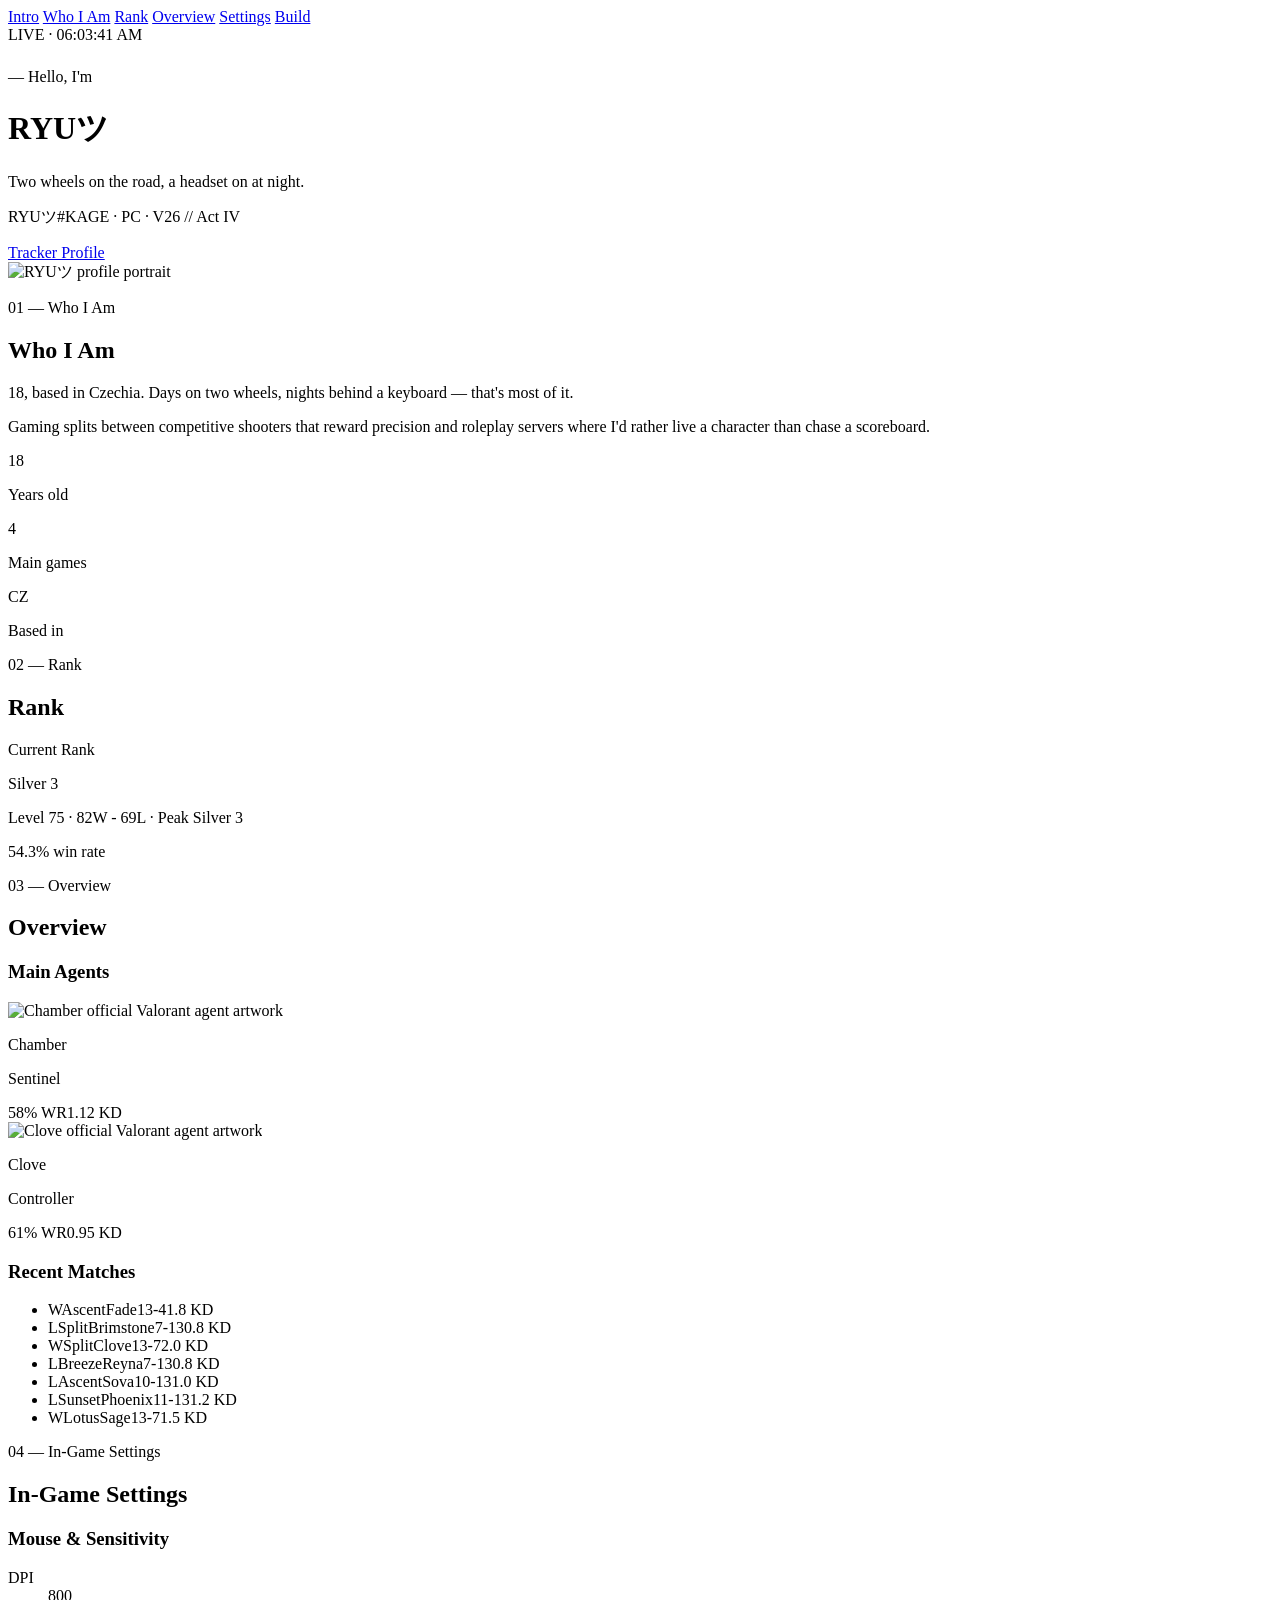
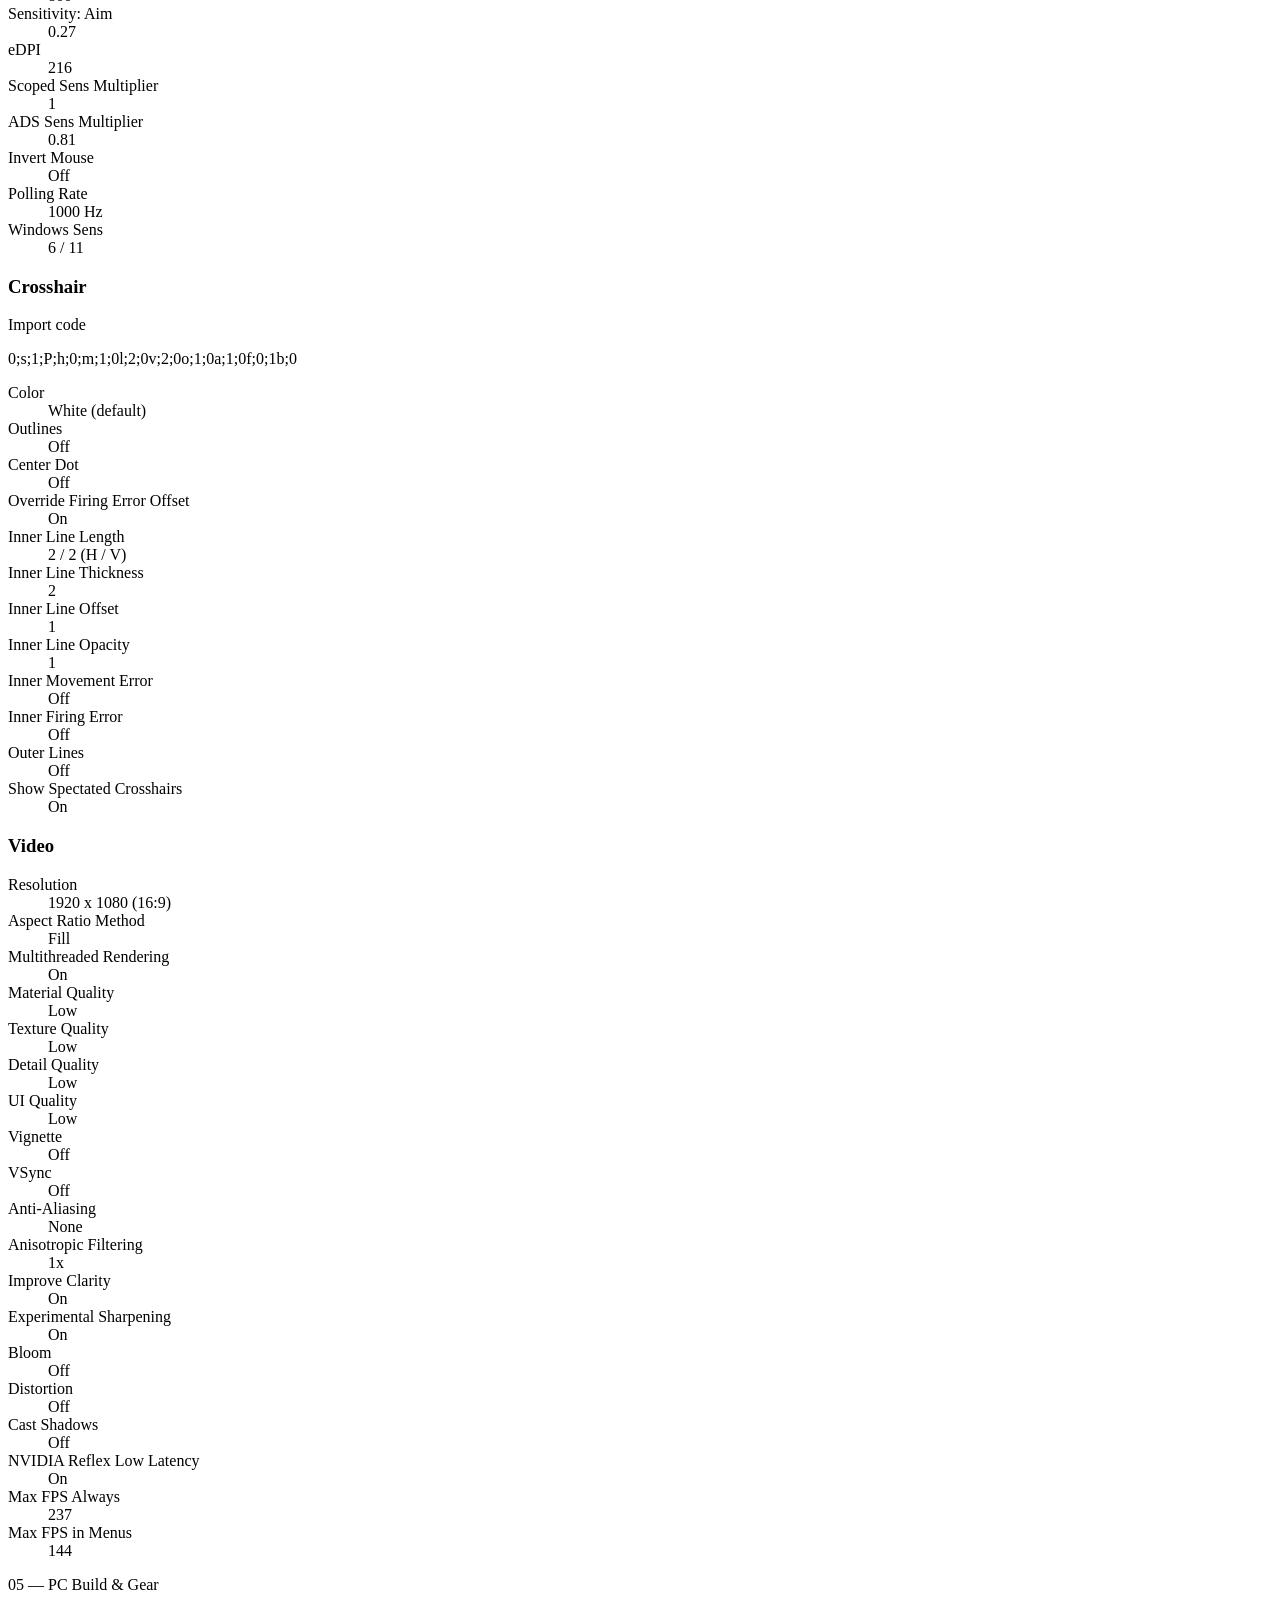
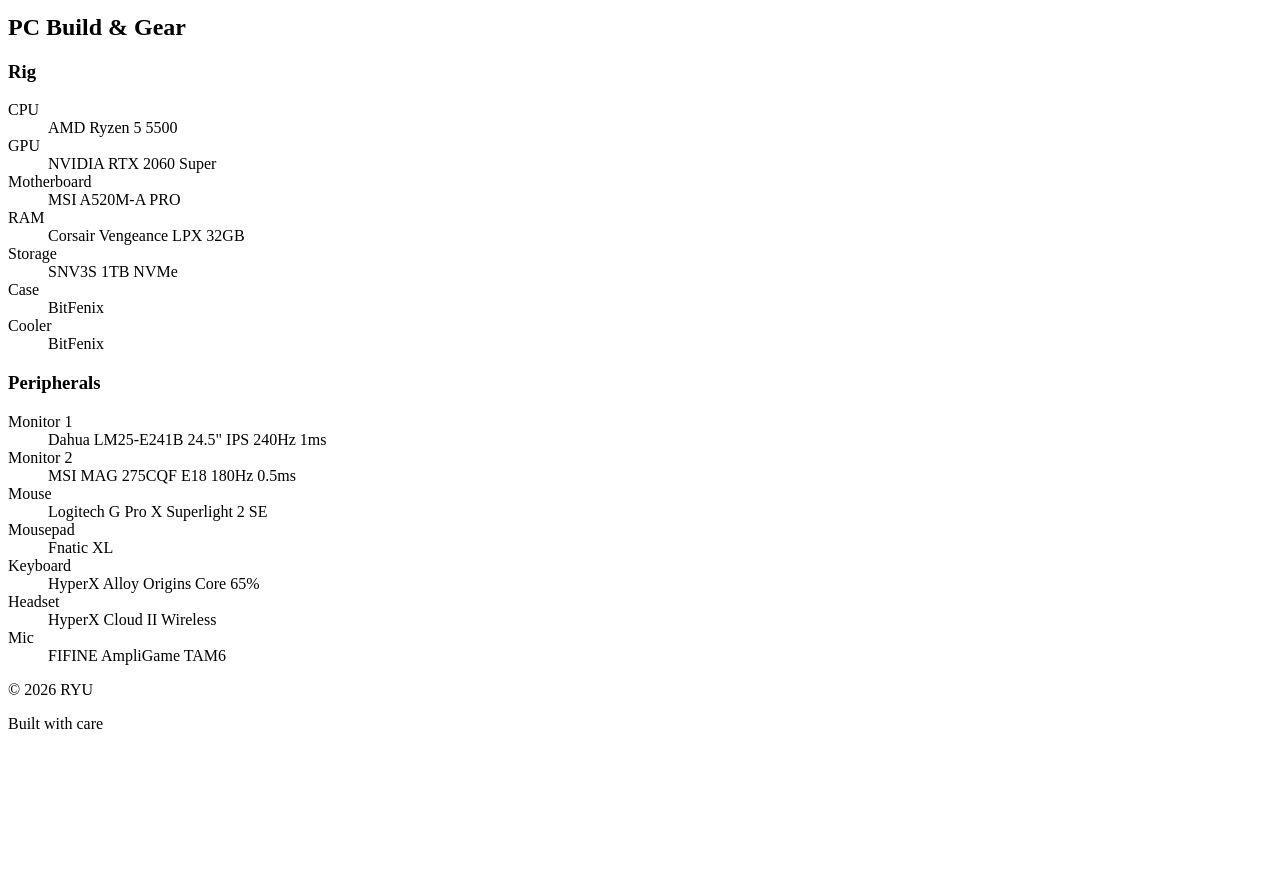
==== index.html @ a14b2b68 "Add RYU profile site" ====
<!doctype html>
<html lang="en">
<head>
<meta charset="utf-8" />
<meta name="viewport" content="width=device-width, initial-scale=1" />
<title>RYUツ — Valorant Rank, Agent, Settings &amp; PC Build</title>
<meta name="description" content="Valorant profile for RYUツ#KAGE: current rank, main agents, recent matches, in-game sensitivity, crosshair code, video settings and full PC build specs." />
<meta property="og:title" content="RYUツ — Valorant Rank, Agent, Settings &amp; PC Build" />
<meta property="og:description" content="Valorant profile for RYUツ#KAGE: rank, main agents, settings and PC build." />
<meta property="og:type" content="profile" />
<meta name="twitter:card" content="summary_large_image" />
<link rel="preconnect" href="https://fonts.googleapis.com" />
<link rel="preconnect" href="https://fonts.gstatic.com" crossorigin />
<link rel="stylesheet" href="https://fonts.googleapis.com/css2?family=Space+Grotesk:wght@300;400;500;600;700&family=JetBrains+Mono:wght@400;500&display=swap" />
<link rel="stylesheet" href="styles.css" />
</head>
<body>

<div id="loader">
  <p class="eyebrow">Loading profile</p>
  <h2>RYUツ</h2>
  <div class="bar"><div id="loader-bar"></div></div>
  <p class="pct" id="loader-pct">000%</p>
</div>

<div class="topnav">
  <nav class="wrap" aria-label="Page navigation">
    <a href="#top">Intro</a>
    <a href="#about">Who I Am</a>
    <a href="#rank">Rank</a>
    <a href="#overview">Overview</a>
    <a href="#settings">Settings</a>
    <a href="#build">Build</a>
  </nav>
</div>

<main>
  <header class="hero" id="top">
    <div class="wrap hero-grid">
      <div>
        <span class="live"><span class="pulse"><span></span><span></span></span>LIVE · <span id="clock">--:--:--</span></span>
        <p class="eyebrow" style="margin-top:1.5rem">— Hello, I'm</p>
        <h1>RYUツ</h1>
        <p class="tagline">Two wheels on the road, a headset on at night.</p>
        <p class="riot">RYUツ#KAGE · PC · V26 // Act IV</p>
        <a class="btn" target="_blank" rel="noreferrer" href="https://tracker.gg/valorant/profile/riot/RYU%E3%83%84%23KAGE/overview?platform=pc&amp;playlist=competitive">Tracker Profile</a>
      </div>
      <div class="avatar-wrap">
        <img src="assets/profile.jpg" alt="RYUツ profile portrait" width="400" height="500" />
        <div class="ghost"></div>
      </div>
    </div>
  </header>

  <section class="block wrap" id="about">
    <div class="head reveal">
      <p class="eyebrow">01 — Who I Am</p>
      <h2>Who I Am</h2>
    </div>
    <div class="reveal">
      <div class="grid2 about">
        <p>18, based in Czechia. Days on two wheels, nights behind a keyboard — that's most of it.</p>
        <p>Gaming splits between competitive shooters that reward precision and roleplay servers where I'd rather live a character than chase a scoreboard.</p>
      </div>
      <div class="facts">
        <div><p class="v">18</p><p class="eyebrow">Years old</p></div>
        <div><p class="v">4</p><p class="eyebrow">Main games</p></div>
        <div><p class="v">CZ</p><p class="eyebrow">Based in</p></div>
      </div>
    </div>
  </section>

  <section class="block wrap" id="rank">
    <div class="head reveal">
      <p class="eyebrow">02 — Rank</p>
      <h2>Rank</h2>
    </div>
    <div class="reveal">
      <div class="panel rankcard">
        <div>
          <p class="eyebrow">Current Rank</p>
          <p class="tier">Silver 3</p>
          <p class="sub">Level 75 · 82W - 69L · Peak Silver 3</p>
        </div>
        <div class="right">
          <div class="track"><div style="width:54.3%"></div></div>
          <p class="eyebrow" style="margin-top:0.5rem">54.3% win rate</p>
        </div>
      </div>
    </div>
  </section>

  <section class="block wrap" id="overview">
    <div class="head reveal">
      <p class="eyebrow">03 — Overview</p>
      <h2>Overview</h2>
    </div>
    <div class="reveal">
      <div class="gridpanels">
        <div class="panel">
          <h3 class="eyebrow">Main Agents</h3>
          <div class="agents">
            <div class="agent">
              <img loading="lazy" src="https://media.valorant-api.com/agents/22697a3d-45bf-8dd7-4fec-84a9e28c69d7/fullportrait.png" alt="Chamber official Valorant agent artwork" />
              <div class="info">
                <p class="name">Chamber</p>
                <p class="role">Sentinel</p>
                <div class="row"><span class="wr">58% WR</span><span class="kd">1.12 KD</span></div>
              </div>
            </div>
            <div class="agent">
              <img loading="lazy" src="https://media.valorant-api.com/agents/1dbf2edd-4729-0984-3115-daa5eed44993/fullportrait.png" alt="Clove official Valorant agent artwork" />
              <div class="info">
                <p class="name">Clove</p>
                <p class="role">Controller</p>
                <div class="row"><span class="wr">61% WR</span><span class="kd">0.95 KD</span></div>
              </div>
            </div>
          </div>
        </div>
        <div class="panel">
          <h3 class="eyebrow">Recent Matches</h3>
          <ul class="matches">
            <li><span class="res W">W</span><span class="map">Ascent</span><span class="agent-name">Fade</span><span class="score">13-4</span><span class="kda">1.8 KD</span></li>
            <li><span class="res L">L</span><span class="map">Split</span><span class="agent-name">Brimstone</span><span class="score">7-13</span><span class="kda">0.8 KD</span></li>
            <li><span class="res W">W</span><span class="map">Split</span><span class="agent-name">Clove</span><span class="score">13-7</span><span class="kda">2.0 KD</span></li>
            <li><span class="res L">L</span><span class="map">Breeze</span><span class="agent-name">Reyna</span><span class="score">7-13</span><span class="kda">0.8 KD</span></li>
            <li><span class="res L">L</span><span class="map">Ascent</span><span class="agent-name">Sova</span><span class="score">10-13</span><span class="kda">1.0 KD</span></li>
            <li><span class="res L">L</span><span class="map">Sunset</span><span class="agent-name">Phoenix</span><span class="score">11-13</span><span class="kda">1.2 KD</span></li>
            <li><span class="res W">W</span><span class="map">Lotus</span><span class="agent-name">Sage</span><span class="score">13-7</span><span class="kda">1.5 KD</span></li>
          </ul>
        </div>
      </div>
    </div>
  </section>

  <section class="block wrap" id="settings">
    <div class="head reveal">
      <p class="eyebrow">04 — In-Game Settings</p>
      <h2>In-Game Settings</h2>
    </div>
    <div class="reveal">
      <div class="grid3">
        <div class="panel">
          <h3 class="eyebrow">Mouse &amp; Sensitivity</h3>
          <dl class="rows">
            <div><dt>DPI</dt><dd>800</dd></div>
            <div><dt>Sensitivity: Aim</dt><dd>0.27</dd></div>
            <div><dt>eDPI</dt><dd>216</dd></div>
            <div><dt>Scoped Sens Multiplier</dt><dd>1</dd></div>
            <div><dt>ADS Sens Multiplier</dt><dd>0.81</dd></div>
            <div><dt>Invert Mouse</dt><dd>Off</dd></div>
            <div><dt>Polling Rate</dt><dd>1000 Hz</dd></div>
            <div><dt>Windows Sens</dt><dd>6 / 11</dd></div>
          </dl>
        </div>
        <div class="panel">
          <h3 class="eyebrow">Crosshair</h3>
          <div class="code">
            <p class="k">Import code</p>
            <p class="v">0;s;1;P;h;0;m;1;0l;2;0v;2;0o;1;0a;1;0f;0;1b;0</p>
          </div>
          <dl class="rows">
            <div><dt>Color</dt><dd>White (default)</dd></div>
            <div><dt>Outlines</dt><dd>Off</dd></div>
            <div><dt>Center Dot</dt><dd>Off</dd></div>
            <div><dt>Override Firing Error Offset</dt><dd>On</dd></div>
            <div><dt>Inner Line Length</dt><dd>2 / 2 (H / V)</dd></div>
            <div><dt>Inner Line Thickness</dt><dd>2</dd></div>
            <div><dt>Inner Line Offset</dt><dd>1</dd></div>
            <div><dt>Inner Line Opacity</dt><dd>1</dd></div>
            <div><dt>Inner Movement Error</dt><dd>Off</dd></div>
            <div><dt>Inner Firing Error</dt><dd>Off</dd></div>
            <div><dt>Outer Lines</dt><dd>Off</dd></div>
            <div><dt>Show Spectated Crosshairs</dt><dd>On</dd></div>
          </dl>
        </div>
        <div class="panel">
          <h3 class="eyebrow">Video</h3>
          <dl class="rows">
            <div><dt>Resolution</dt><dd>1920 x 1080 (16:9)</dd></div>
            <div><dt>Aspect Ratio Method</dt><dd>Fill</dd></div>
            <div><dt>Multithreaded Rendering</dt><dd>On</dd></div>
            <div><dt>Material Quality</dt><dd>Low</dd></div>
            <div><dt>Texture Quality</dt><dd>Low</dd></div>
            <div><dt>Detail Quality</dt><dd>Low</dd></div>
            <div><dt>UI Quality</dt><dd>Low</dd></div>
            <div><dt>Vignette</dt><dd>Off</dd></div>
            <div><dt>VSync</dt><dd>Off</dd></div>
            <div><dt>Anti-Aliasing</dt><dd>None</dd></div>
            <div><dt>Anisotropic Filtering</dt><dd>1x</dd></div>
            <div><dt>Improve Clarity</dt><dd>On</dd></div>
            <div><dt>Experimental Sharpening</dt><dd>On</dd></div>
            <div><dt>Bloom</dt><dd>Off</dd></div>
            <div><dt>Distortion</dt><dd>Off</dd></div>
            <div><dt>Cast Shadows</dt><dd>Off</dd></div>
            <div><dt>NVIDIA Reflex Low Latency</dt><dd>On</dd></div>
            <div><dt>Max FPS Always</dt><dd>237</dd></div>
            <div><dt>Max FPS in Menus</dt><dd>144</dd></div>
          </dl>
        </div>
      </div>
    </div>
  </section>

  <section class="block wrap" id="build">
    <div class="head reveal">
      <p class="eyebrow">05 — PC Build &amp; Gear</p>
      <h2>PC Build &amp; Gear</h2>
    </div>
    <div class="reveal">
      <div class="grid2">
        <div class="panel">
          <h3 class="eyebrow">Rig</h3>
          <dl class="rows">
            <div><dt>CPU</dt><dd>AMD Ryzen 5 5500</dd></div>
            <div><dt>GPU</dt><dd>NVIDIA RTX 2060 Super</dd></div>
            <div><dt>Motherboard</dt><dd>MSI A520M-A PRO</dd></div>
            <div><dt>RAM</dt><dd>Corsair Vengeance LPX 32GB</dd></div>
            <div><dt>Storage</dt><dd>SNV3S 1TB NVMe</dd></div>
            <div><dt>Case</dt><dd>BitFenix</dd></div>
            <div><dt>Cooler</dt><dd>BitFenix</dd></div>
          </dl>
        </div>
        <div class="panel">
          <h3 class="eyebrow">Peripherals</h3>
          <dl class="rows">
            <div><dt>Monitor 1</dt><dd>Dahua LM25-E241B 24.5" IPS 240Hz 1ms</dd></div>
            <div><dt>Monitor 2</dt><dd>MSI MAG 275CQF E18 180Hz 0.5ms</dd></div>
            <div><dt>Mouse</dt><dd>Logitech G Pro X Superlight 2 SE</dd></div>
            <div><dt>Mousepad</dt><dd>Fnatic XL</dd></div>
            <div><dt>Keyboard</dt><dd>HyperX Alloy Origins Core 65%</dd></div>
            <div><dt>Headset</dt><dd>HyperX Cloud II Wireless</dd></div>
            <div><dt>Mic</dt><dd>FIFINE AmpliGame TAM6</dd></div>
          </dl>
        </div>
      </div>
    </div>
  </section>

  <footer>
    <p>© <span id="year">2026</span> RYU</p>
    <p>Built with care</p>
  </footer>
</main>

<script>
  // Live clock
  (function () {
    var el = document.getElementById("clock");
    function tick() {
      el.textContent = new Date().toLocaleTimeString([], { hour: "2-digit", minute: "2-digit", second: "2-digit" });
    }
    tick();
    setInterval(tick, 1000);
    document.getElementById("year").textContent = new Date().getFullYear();
  })();

  // Loading screen
  (function () {
    var loader = document.getElementById("loader");
    var bar = document.getElementById("loader-bar");
    var pct = document.getElementById("loader-pct");
    var start = Date.now();
    var duration = 1400;
    function frame() {
      var p = Math.min(1, (Date.now() - start) / duration);
      var v = Math.round(p * 100);
      bar.style.width = v + "%";
      pct.textContent = String(v).padStart(3, "0") + "%";
      if (p < 1) requestAnimationFrame(frame);
      else {
        loader.classList.add("hide");
        setTimeout(function () { loader.remove(); }, 350);
      }
    }
    requestAnimationFrame(frame);
  })();

  // Reveal on scroll
  (function () {
    var items = document.querySelectorAll(".reveal");
    var io = new IntersectionObserver(function (entries) {
      entries.forEach(function (e) {
        if (e.isIntersecting) { e.target.classList.add("shown"); io.unobserve(e.target); }
      });
    }, { threshold: 0.12, rootMargin: "0px 0px -8% 0px" });
    items.forEach(function (i) { io.observe(i); });
  })();

  // Section nav highlight
  (function () {
    var links = Array.prototype.slice.call(document.querySelectorAll(".topnav a"));
    var map = {};
    links.forEach(function (l) { map[l.getAttribute("href").slice(1)] = l; });
    var io = new IntersectionObserver(function (entries) {
      var visible = entries.filter(function (e) { return e.isIntersecting; })
        .sort(function (a, b) { return b.intersectionRatio - a.intersectionRatio; })[0];
      if (!visible) return;
      links.forEach(function (l) { l.classList.remove("active"); });
      if (map[visible.target.id]) map[visible.target.id].classList.add("active");
    }, { rootMargin: "-45% 0px -45% 0px", threshold: [0, 0.25, 0.5, 1] });
    Object.keys(map).forEach(function (id) {
      var el = document.getElementById(id);
      if (el) io.observe(el);
    });
  })();
</script>
</body>
</html>
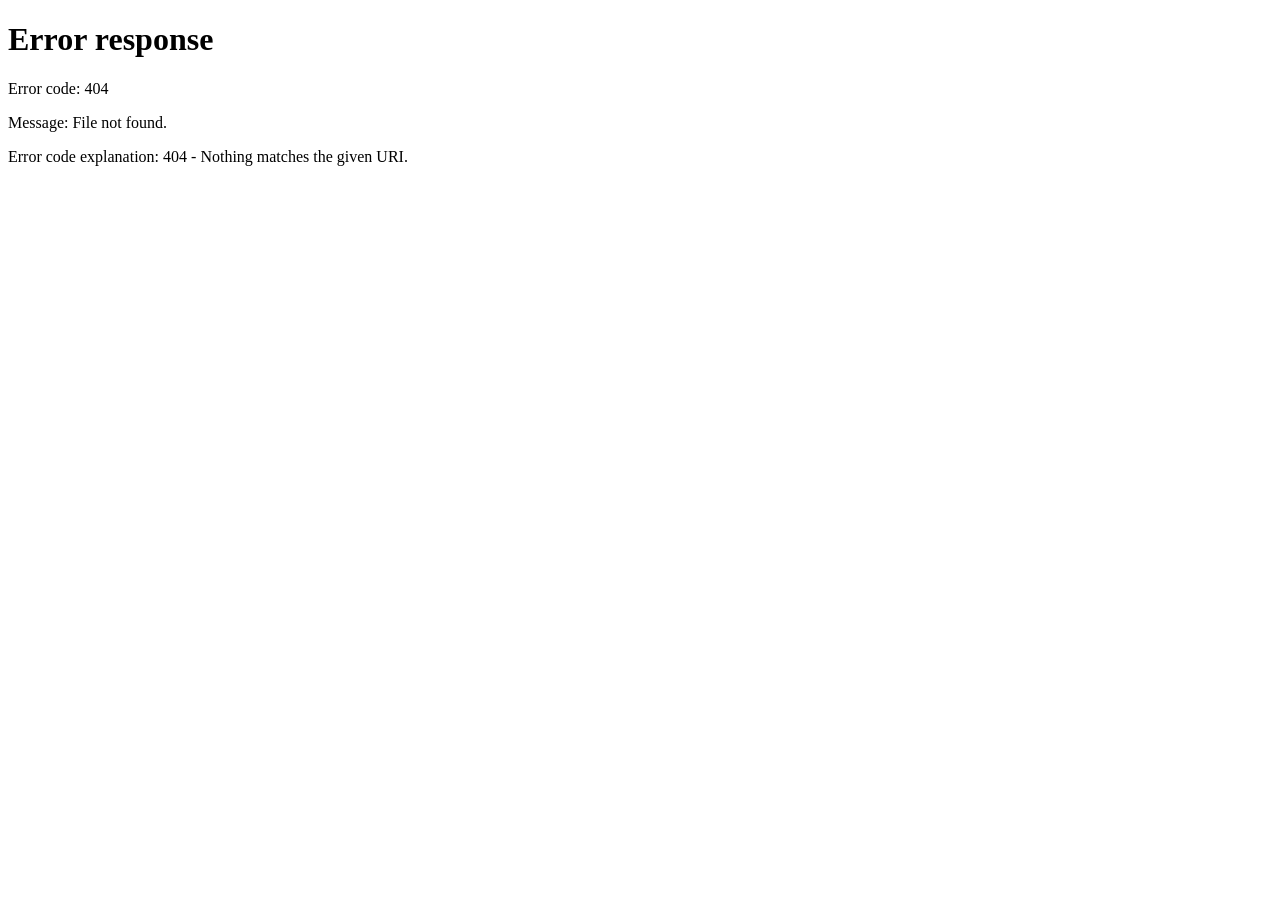
==== commit b07985d3: "Move site into src/" ====
--- a/index.html
+++ b/index.html
@@ -12,299 +12,28 @@
 <link rel="preconnect" href="https://fonts.googleapis.com" />
 <link rel="preconnect" href="https://fonts.gstatic.com" crossorigin />
 <link rel="stylesheet" href="https://fonts.googleapis.com/css2?family=Space+Grotesk:wght@300;400;500;600;700&family=JetBrains+Mono:wght@400;500&display=swap" />
-<link rel="stylesheet" href="styles.css" />
+<link rel="stylesheet" href="src/styles.css" />
 </head>
 <body>
-
-<div id="loader">
-  <p class="eyebrow">Loading profile</p>
-  <h2>RYUツ</h2>
-  <div class="bar"><div id="loader-bar"></div></div>
-  <p class="pct" id="loader-pct">000%</p>
-</div>
-
-<div class="topnav">
-  <nav class="wrap" aria-label="Page navigation">
-    <a href="#top">Intro</a>
-    <a href="#about">Who I Am</a>
-    <a href="#rank">Rank</a>
-    <a href="#overview">Overview</a>
-    <a href="#settings">Settings</a>
-    <a href="#build">Build</a>
-  </nav>
-</div>
-
-<main>
-  <header class="hero" id="top">
-    <div class="wrap hero-grid">
-      <div>
-        <span class="live"><span class="pulse"><span></span><span></span></span>LIVE · <span id="clock">--:--:--</span></span>
-        <p class="eyebrow" style="margin-top:1.5rem">— Hello, I'm</p>
-        <h1>RYUツ</h1>
-        <p class="tagline">Two wheels on the road, a headset on at night.</p>
-        <p class="riot">RYUツ#KAGE · PC · V26 // Act IV</p>
-        <a class="btn" target="_blank" rel="noreferrer" href="https://tracker.gg/valorant/profile/riot/RYU%E3%83%84%23KAGE/overview?platform=pc&amp;playlist=competitive">Tracker Profile</a>
-      </div>
-      <div class="avatar-wrap">
-        <img src="assets/profile.jpg" alt="RYUツ profile portrait" width="400" height="500" />
-        <div class="ghost"></div>
-      </div>
-    </div>
-  </header>
-
-  <section class="block wrap" id="about">
-    <div class="head reveal">
-      <p class="eyebrow">01 — Who I Am</p>
-      <h2>Who I Am</h2>
-    </div>
-    <div class="reveal">
-      <div class="grid2 about">
-        <p>18, based in Czechia. Days on two wheels, nights behind a keyboard — that's most of it.</p>
-        <p>Gaming splits between competitive shooters that reward precision and roleplay servers where I'd rather live a character than chase a scoreboard.</p>
-      </div>
-      <div class="facts">
-        <div><p class="v">18</p><p class="eyebrow">Years old</p></div>
-        <div><p class="v">4</p><p class="eyebrow">Main games</p></div>
-        <div><p class="v">CZ</p><p class="eyebrow">Based in</p></div>
-      </div>
-    </div>
-  </section>
-
-  <section class="block wrap" id="rank">
-    <div class="head reveal">
-      <p class="eyebrow">02 — Rank</p>
-      <h2>Rank</h2>
-    </div>
-    <div class="reveal">
-      <div class="panel rankcard">
-        <div>
-          <p class="eyebrow">Current Rank</p>
-          <p class="tier">Silver 3</p>
-          <p class="sub">Level 75 · 82W - 69L · Peak Silver 3</p>
-        </div>
-        <div class="right">
-          <div class="track"><div style="width:54.3%"></div></div>
-          <p class="eyebrow" style="margin-top:0.5rem">54.3% win rate</p>
-        </div>
-      </div>
-    </div>
-  </section>
-
-  <section class="block wrap" id="overview">
-    <div class="head reveal">
-      <p class="eyebrow">03 — Overview</p>
-      <h2>Overview</h2>
-    </div>
-    <div class="reveal">
-      <div class="gridpanels">
-        <div class="panel">
-          <h3 class="eyebrow">Main Agents</h3>
-          <div class="agents">
-            <div class="agent">
-              <img loading="lazy" src="https://media.valorant-api.com/agents/22697a3d-45bf-8dd7-4fec-84a9e28c69d7/fullportrait.png" alt="Chamber official Valorant agent artwork" />
-              <div class="info">
-                <p class="name">Chamber</p>
-                <p class="role">Sentinel</p>
-                <div class="row"><span class="wr">58% WR</span><span class="kd">1.12 KD</span></div>
-              </div>
-            </div>
-            <div class="agent">
-              <img loading="lazy" src="https://media.valorant-api.com/agents/1dbf2edd-4729-0984-3115-daa5eed44993/fullportrait.png" alt="Clove official Valorant agent artwork" />
-              <div class="info">
-                <p class="name">Clove</p>
-                <p class="role">Controller</p>
-                <div class="row"><span class="wr">61% WR</span><span class="kd">0.95 KD</span></div>
-              </div>
-            </div>
-          </div>
-        </div>
-        <div class="panel">
-          <h3 class="eyebrow">Recent Matches</h3>
-          <ul class="matches">
-            <li><span class="res W">W</span><span class="map">Ascent</span><span class="agent-name">Fade</span><span class="score">13-4</span><span class="kda">1.8 KD</span></li>
-            <li><span class="res L">L</span><span class="map">Split</span><span class="agent-name">Brimstone</span><span class="score">7-13</span><span class="kda">0.8 KD</span></li>
-            <li><span class="res W">W</span><span class="map">Split</span><span class="agent-name">Clove</span><span class="score">13-7</span><span class="kda">2.0 KD</span></li>
-            <li><span class="res L">L</span><span class="map">Breeze</span><span class="agent-name">Reyna</span><span class="score">7-13</span><span class="kda">0.8 KD</span></li>
-            <li><span class="res L">L</span><span class="map">Ascent</span><span class="agent-name">Sova</span><span class="score">10-13</span><span class="kda">1.0 KD</span></li>
-            <li><span class="res L">L</span><span class="map">Sunset</span><span class="agent-name">Phoenix</span><span class="score">11-13</span><span class="kda">1.2 KD</span></li>
-            <li><span class="res W">W</span><span class="map">Lotus</span><span class="agent-name">Sage</span><span class="score">13-7</span><span class="kda">1.5 KD</span></li>
-          </ul>
-        </div>
-      </div>
-    </div>
-  </section>
-
-  <section class="block wrap" id="settings">
-    <div class="head reveal">
-      <p class="eyebrow">04 — In-Game Settings</p>
-      <h2>In-Game Settings</h2>
-    </div>
-    <div class="reveal">
-      <div class="grid3">
-        <div class="panel">
-          <h3 class="eyebrow">Mouse &amp; Sensitivity</h3>
-          <dl class="rows">
-            <div><dt>DPI</dt><dd>800</dd></div>
-            <div><dt>Sensitivity: Aim</dt><dd>0.27</dd></div>
-            <div><dt>eDPI</dt><dd>216</dd></div>
-            <div><dt>Scoped Sens Multiplier</dt><dd>1</dd></div>
-            <div><dt>ADS Sens Multiplier</dt><dd>0.81</dd></div>
-            <div><dt>Invert Mouse</dt><dd>Off</dd></div>
-            <div><dt>Polling Rate</dt><dd>1000 Hz</dd></div>
-            <div><dt>Windows Sens</dt><dd>6 / 11</dd></div>
-          </dl>
-        </div>
-        <div class="panel">
-          <h3 class="eyebrow">Crosshair</h3>
-          <div class="code">
-            <p class="k">Import code</p>
-            <p class="v">0;s;1;P;h;0;m;1;0l;2;0v;2;0o;1;0a;1;0f;0;1b;0</p>
-          </div>
-          <dl class="rows">
-            <div><dt>Color</dt><dd>White (default)</dd></div>
-            <div><dt>Outlines</dt><dd>Off</dd></div>
-            <div><dt>Center Dot</dt><dd>Off</dd></div>
-            <div><dt>Override Firing Error Offset</dt><dd>On</dd></div>
-            <div><dt>Inner Line Length</dt><dd>2 / 2 (H / V)</dd></div>
-            <div><dt>Inner Line Thickness</dt><dd>2</dd></div>
-            <div><dt>Inner Line Offset</dt><dd>1</dd></div>
-            <div><dt>Inner Line Opacity</dt><dd>1</dd></div>
-            <div><dt>Inner Movement Error</dt><dd>Off</dd></div>
-            <div><dt>Inner Firing Error</dt><dd>Off</dd></div>
-            <div><dt>Outer Lines</dt><dd>Off</dd></div>
-            <div><dt>Show Spectated Crosshairs</dt><dd>On</dd></div>
-          </dl>
-        </div>
-        <div class="panel">
-          <h3 class="eyebrow">Video</h3>
-          <dl class="rows">
-            <div><dt>Resolution</dt><dd>1920 x 1080 (16:9)</dd></div>
-            <div><dt>Aspect Ratio Method</dt><dd>Fill</dd></div>
-            <div><dt>Multithreaded Rendering</dt><dd>On</dd></div>
-            <div><dt>Material Quality</dt><dd>Low</dd></div>
-            <div><dt>Texture Quality</dt><dd>Low</dd></div>
-            <div><dt>Detail Quality</dt><dd>Low</dd></div>
-            <div><dt>UI Quality</dt><dd>Low</dd></div>
-            <div><dt>Vignette</dt><dd>Off</dd></div>
-            <div><dt>VSync</dt><dd>Off</dd></div>
-            <div><dt>Anti-Aliasing</dt><dd>None</dd></div>
-            <div><dt>Anisotropic Filtering</dt><dd>1x</dd></div>
-            <div><dt>Improve Clarity</dt><dd>On</dd></div>
-            <div><dt>Experimental Sharpening</dt><dd>On</dd></div>
-            <div><dt>Bloom</dt><dd>Off</dd></div>
-            <div><dt>Distortion</dt><dd>Off</dd></div>
-            <div><dt>Cast Shadows</dt><dd>Off</dd></div>
-            <div><dt>NVIDIA Reflex Low Latency</dt><dd>On</dd></div>
-            <div><dt>Max FPS Always</dt><dd>237</dd></div>
-            <div><dt>Max FPS in Menus</dt><dd>144</dd></div>
-          </dl>
-        </div>
-      </div>
-    </div>
-  </section>
-
-  <section class="block wrap" id="build">
-    <div class="head reveal">
-      <p class="eyebrow">05 — PC Build &amp; Gear</p>
-      <h2>PC Build &amp; Gear</h2>
-    </div>
-    <div class="reveal">
-      <div class="grid2">
-        <div class="panel">
-          <h3 class="eyebrow">Rig</h3>
-          <dl class="rows">
-            <div><dt>CPU</dt><dd>AMD Ryzen 5 5500</dd></div>
-            <div><dt>GPU</dt><dd>NVIDIA RTX 2060 Super</dd></div>
-            <div><dt>Motherboard</dt><dd>MSI A520M-A PRO</dd></div>
-            <div><dt>RAM</dt><dd>Corsair Vengeance LPX 32GB</dd></div>
-            <div><dt>Storage</dt><dd>SNV3S 1TB NVMe</dd></div>
-            <div><dt>Case</dt><dd>BitFenix</dd></div>
-            <div><dt>Cooler</dt><dd>BitFenix</dd></div>
-          </dl>
-        </div>
-        <div class="panel">
-          <h3 class="eyebrow">Peripherals</h3>
-          <dl class="rows">
-            <div><dt>Monitor 1</dt><dd>Dahua LM25-E241B 24.5" IPS 240Hz 1ms</dd></div>
-            <div><dt>Monitor 2</dt><dd>MSI MAG 275CQF E18 180Hz 0.5ms</dd></div>
-            <div><dt>Mouse</dt><dd>Logitech G Pro X Superlight 2 SE</dd></div>
-            <div><dt>Mousepad</dt><dd>Fnatic XL</dd></div>
-            <div><dt>Keyboard</dt><dd>HyperX Alloy Origins Core 65%</dd></div>
-            <div><dt>Headset</dt><dd>HyperX Cloud II Wireless</dd></div>
-            <div><dt>Mic</dt><dd>FIFINE AmpliGame TAM6</dd></div>
-          </dl>
-        </div>
-      </div>
-    </div>
-  </section>
-
-  <footer>
-    <p>© <span id="year">2026</span> RYU</p>
-    <p>Built with care</p>
-  </footer>
-</main>
-
 <script>
-  // Live clock
-  (function () {
-    var el = document.getElementById("clock");
-    function tick() {
-      el.textContent = new Date().toLocaleTimeString([], { hour: "2-digit", minute: "2-digit", second: "2-digit" });
-    }
-    tick();
-    setInterval(tick, 1000);
-    document.getElementById("year").textContent = new Date().getFullYear();
-  })();
-
-  // Loading screen
-  (function () {
-    var loader = document.getElementById("loader");
-    var bar = document.getElementById("loader-bar");
-    var pct = document.getElementById("loader-pct");
-    var start = Date.now();
-    var duration = 1400;
-    function frame() {
-      var p = Math.min(1, (Date.now() - start) / duration);
-      var v = Math.round(p * 100);
-      bar.style.width = v + "%";
-      pct.textContent = String(v).padStart(3, "0") + "%";
-      if (p < 1) requestAnimationFrame(frame);
-      else {
-        loader.classList.add("hide");
-        setTimeout(function () { loader.remove(); }, 350);
-      }
-    }
-    requestAnimationFrame(frame);
-  })();
-
-  // Reveal on scroll
-  (function () {
-    var items = document.querySelectorAll(".reveal");
-    var io = new IntersectionObserver(function (entries) {
-      entries.forEach(function (e) {
-        if (e.isIntersecting) { e.target.classList.add("shown"); io.unobserve(e.target); }
-      });
-    }, { threshold: 0.12, rootMargin: "0px 0px -8% 0px" });
-    items.forEach(function (i) { io.observe(i); });
-  })();
-
-  // Section nav highlight
-  (function () {
-    var links = Array.prototype.slice.call(document.querySelectorAll(".topnav a"));
-    var map = {};
-    links.forEach(function (l) { map[l.getAttribute("href").slice(1)] = l; });
-    var io = new IntersectionObserver(function (entries) {
-      var visible = entries.filter(function (e) { return e.isIntersecting; })
-        .sort(function (a, b) { return b.intersectionRatio - a.intersectionRatio; })[0];
-      if (!visible) return;
-      links.forEach(function (l) { l.classList.remove("active"); });
-      if (map[visible.target.id]) map[visible.target.id].classList.add("active");
-    }, { rootMargin: "-45% 0px -45% 0px", threshold: [0, 0.25, 0.5, 1] });
-    Object.keys(map).forEach(function (id) {
-      var el = document.getElementById(id);
-      if (el) io.observe(el);
-    });
-  })();
+(async function () {
+  var res = await fetch("src/page.html", { cache: "no-cache" });
+  var html = await res.text();
+  var holder = document.createElement("div");
+  holder.innerHTML = html;
+  var scripts = Array.prototype.slice.call(holder.querySelectorAll("script"));
+  scripts.forEach(function (s) { s.parentNode.removeChild(s); });
+  while (holder.firstChild) document.body.appendChild(holder.firstChild);
+  scripts.forEach(function (s) {
+    var n = document.createElement("script");
+    if (s.src) n.src = s.src; else n.textContent = s.textContent;
+    document.body.appendChild(n);
+  });
+  if (location.hash) {
+    var t = document.querySelector(location.hash);
+    if (t) t.scrollIntoView();
+  }
+})();
 </script>
 </body>
 </html>
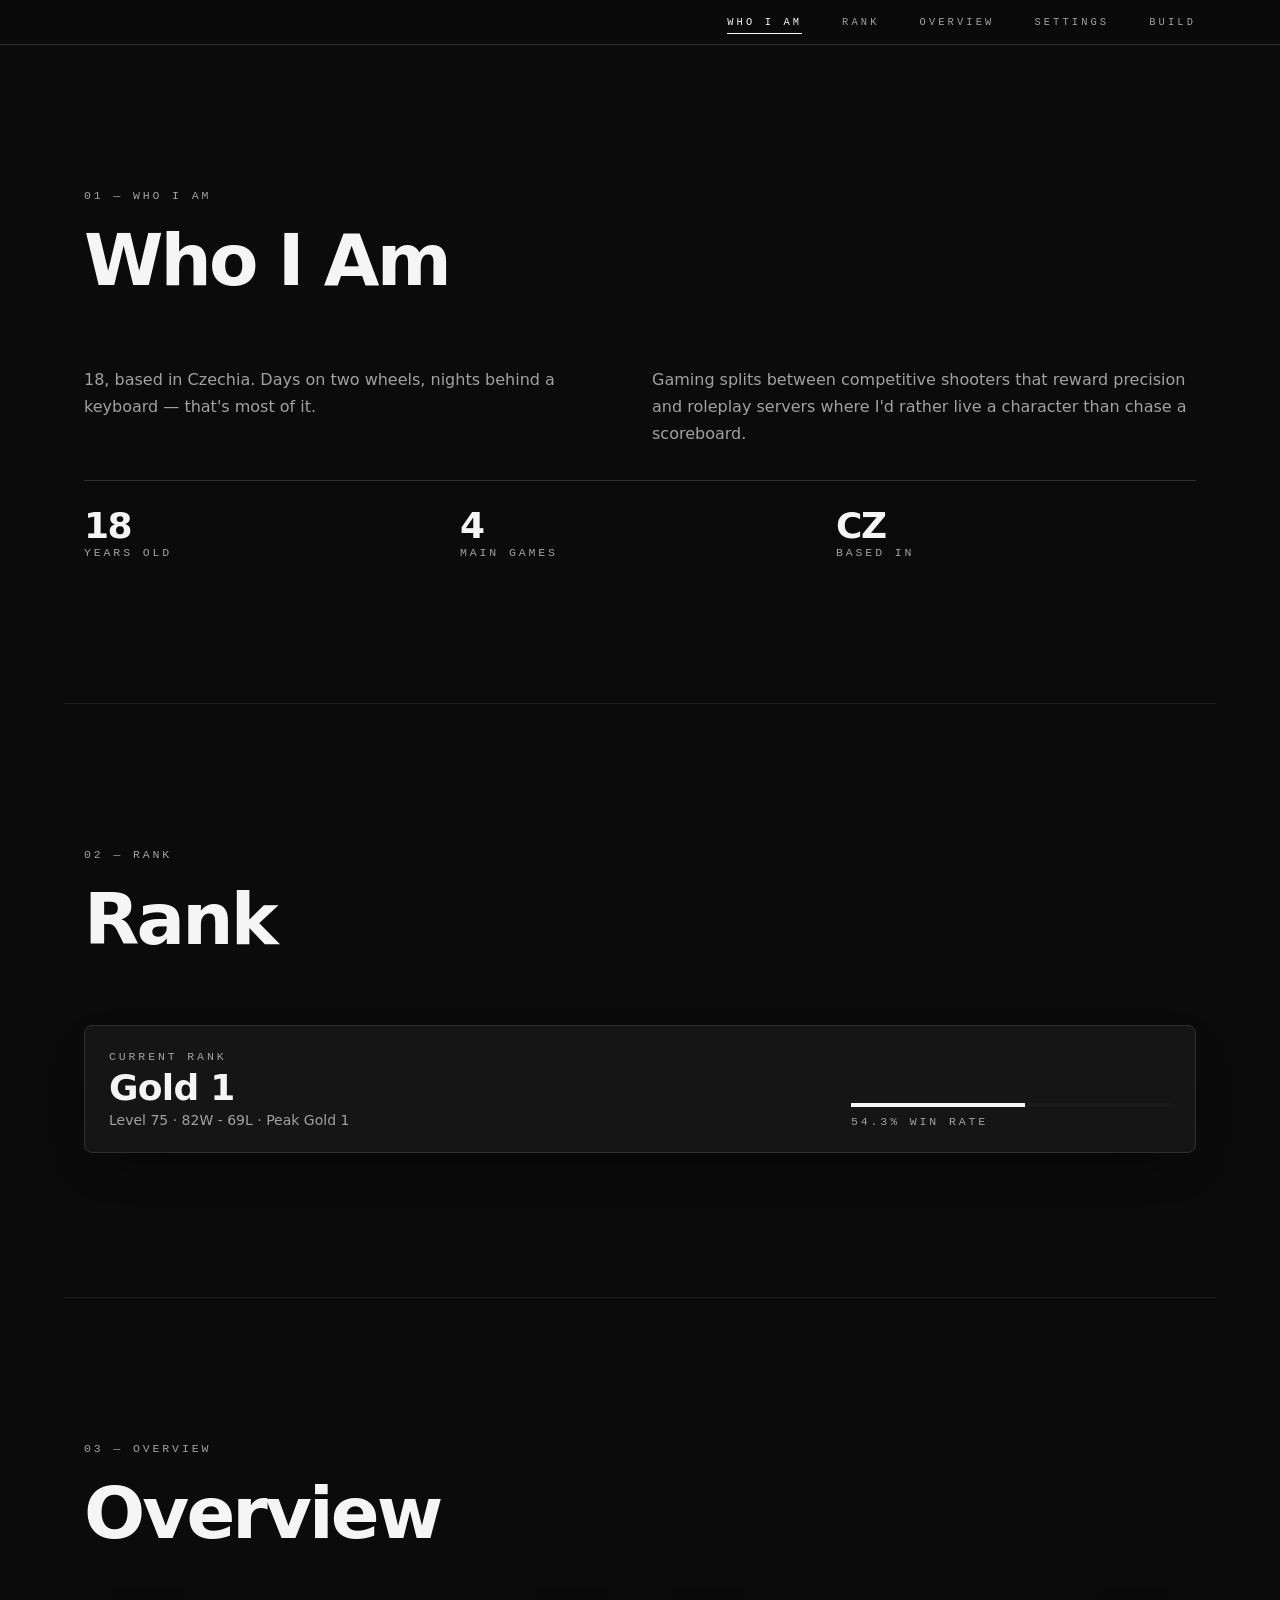
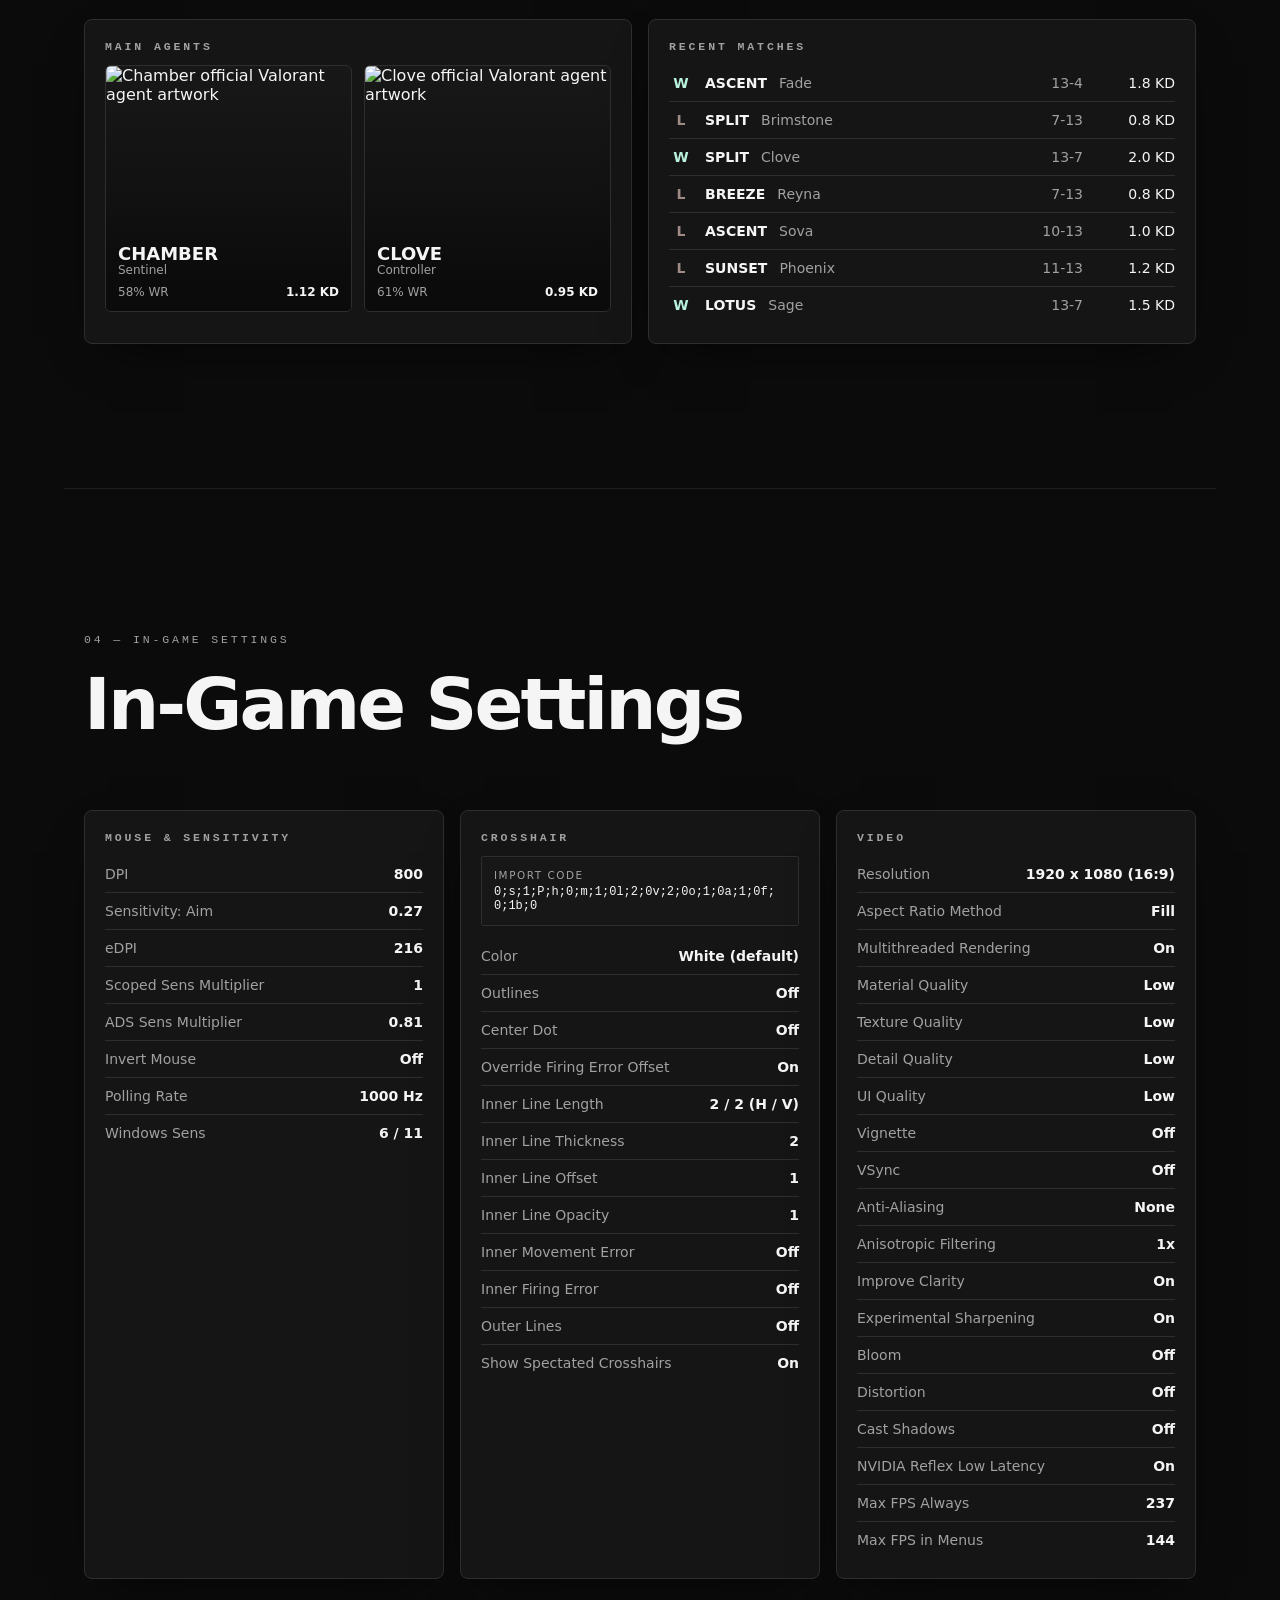
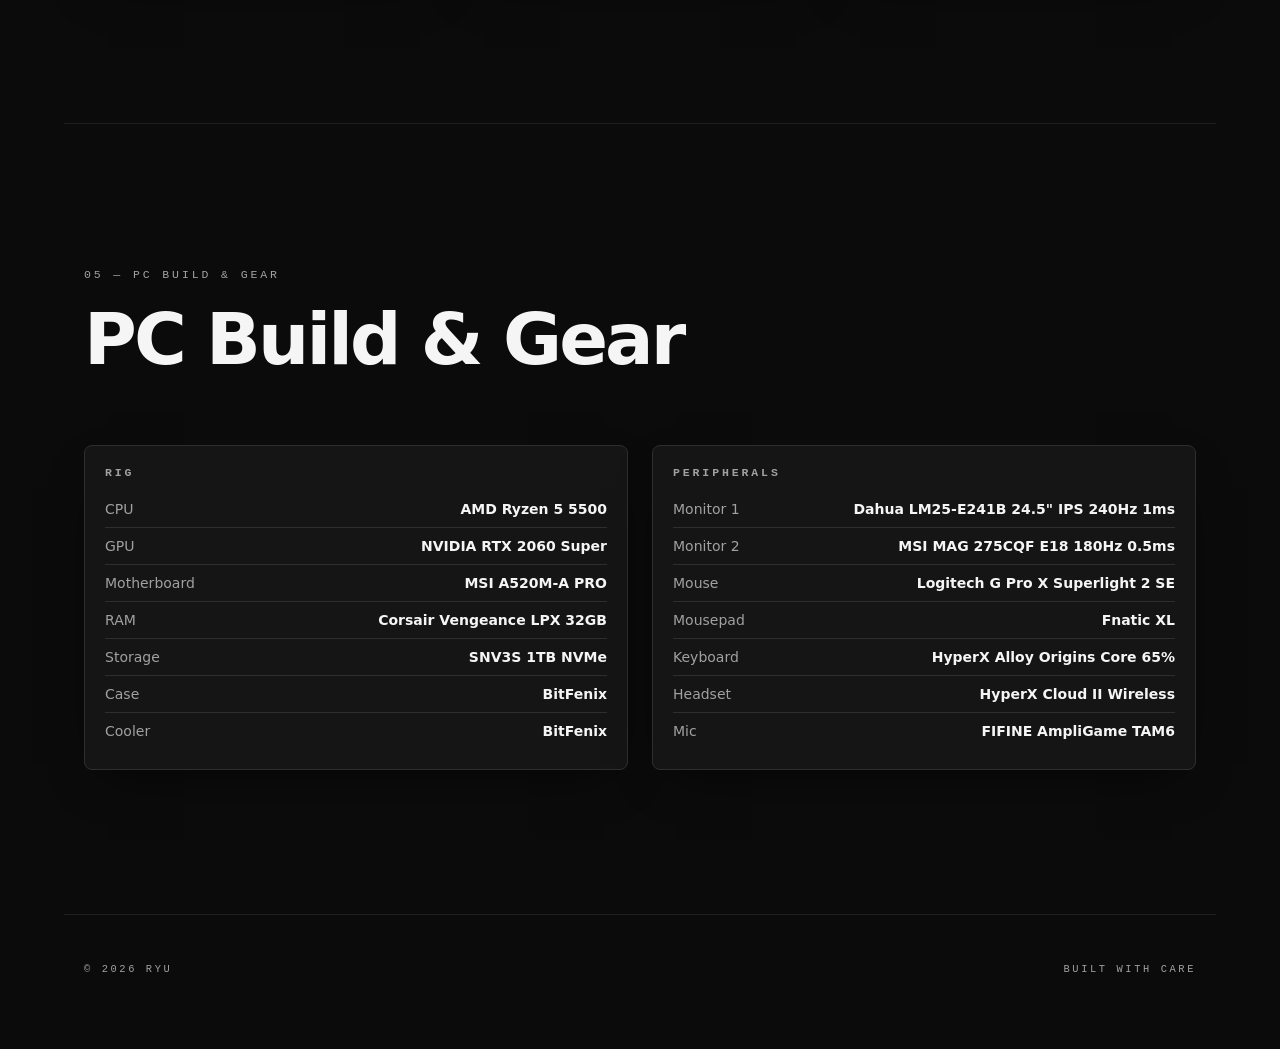
==== commit 0ddc5113: "Cache-bust page and stylesheet fetch" ====
--- a/index.html
+++ b/index.html
@@ -12,12 +12,12 @@
 <link rel="preconnect" href="https://fonts.googleapis.com" />
 <link rel="preconnect" href="https://fonts.gstatic.com" crossorigin />
 <link rel="stylesheet" href="https://fonts.googleapis.com/css2?family=Space+Grotesk:wght@300;400;500;600;700&family=JetBrains+Mono:wght@400;500&display=swap" />
-<link rel="stylesheet" href="src/styles.css" />
+<link rel="stylesheet" href="src/styles.css?v=2" />
 </head>
 <body>
 <script>
 (async function () {
-  var res = await fetch("src/page.html", { cache: "no-cache" });
+  var res = await fetch("src/page.html?v=2", { cache: "no-cache" });
   var html = await res.text();
   var holder = document.createElement("div");
   holder.innerHTML = html;
--- a/src/styles.css
+++ b/src/styles.css
@@ -0,0 +1,192 @@
+/* RYU — Valorant profile (static build for GitHub Pages) */
+:root {
+  --background: #0b0b0b;
+  --foreground: #f5f5f5;
+  --card: rgba(26, 26, 26, 0.7);
+  --secondary: #1a1a1a;
+  --muted-foreground: #a1a1a1;
+  --border: #2e2e2e;
+  --win: #b9f2dd;
+  --loss: #a08a86;
+  --accent: #f5f5f5;
+  --font-display: "Space Grotesk", ui-sans-serif, system-ui, sans-serif;
+  --font-mono: "JetBrains Mono", ui-monospace, monospace;
+  --shadow-panel: 0 18px 50px -24px rgba(0, 0, 0, 0.85);
+}
+
+* { box-sizing: border-box; margin: 0; padding: 0; }
+html { scroll-behavior: smooth; }
+body {
+  background: var(--background);
+  color: var(--foreground);
+  font-family: var(--font-display);
+  -webkit-font-smoothing: antialiased;
+  padding-bottom: 4rem;
+}
+img { display: block; }
+a { color: inherit; text-decoration: none; }
+
+h1, h2, h3 { font-weight: 600; letter-spacing: -0.02em; }
+
+.eyebrow {
+  font-family: var(--font-mono);
+  text-transform: uppercase;
+  letter-spacing: 0.25em;
+  font-size: 0.72rem;
+  color: var(--muted-foreground);
+}
+
+.wrap { margin: 0 auto; width: 100%; max-width: 72rem; padding: 0 1.25rem; }
+
+/* ---------- Loading screen ---------- */
+#loader {
+  position: fixed; inset: 0; z-index: 50;
+  display: flex; flex-direction: column; align-items: center; justify-content: center;
+  background: var(--background);
+  transition: opacity 0.3s ease;
+}
+#loader.hide { opacity: 0; pointer-events: none; }
+#loader h2 { font-size: clamp(2.5rem, 8vw, 4.5rem); letter-spacing: -0.04em; margin-top: 0.75rem; }
+.bar { margin-top: 2rem; height: 1px; width: min(18rem, 70vw); background: var(--border); overflow: hidden; }
+.bar > div { height: 100%; width: 0%; background: var(--foreground); }
+#loader p.pct { margin-top: 1rem; font-family: var(--font-mono); font-size: 0.75rem; letter-spacing: 0.3em; color: var(--muted-foreground); }
+
+/* ---------- Section nav ---------- */
+.topnav {
+  position: sticky; top: 0; z-index: 50;
+  border-bottom: 1px solid var(--border);
+  background: rgba(11,11,11,0.85);
+  backdrop-filter: blur(8px);
+}
+.topnav nav {
+  display: flex; align-items: center; justify-content: flex-end;
+  gap: 1.5rem; overflow-x: auto; padding-top: 1rem; padding-bottom: 1rem;
+}
+@media (min-width: 768px) { .topnav nav { gap: 2.5rem; } }
+.topnav a {
+  position: relative; white-space: nowrap;
+  font-family: var(--font-mono); font-size: 0.65rem;
+  text-transform: uppercase; letter-spacing: 0.3em;
+  color: var(--muted-foreground); transition: color 0.3s ease;
+}
+.topnav a::after {
+  content: ""; position: absolute; bottom: -0.375rem; left: 0;
+  height: 1px; width: 0; background: var(--foreground); transition: width 0.3s ease;
+}
+.topnav a:hover, .topnav a.active { color: var(--foreground); }
+.topnav a:hover::after, .topnav a.active::after { width: 100%; }
+section[id], header[id] { scroll-margin-top: 5rem; }
+
+/* ---------- Reveal animation ---------- */
+.reveal {
+  opacity: 0; transform: translateY(2rem); filter: blur(2px);
+  transition: opacity 0.7s ease-out, transform 0.7s ease-out, filter 0.7s ease-out;
+}
+.reveal.shown { opacity: 1; transform: none; filter: none; }
+
+/* ---------- Hero ---------- */
+header.hero { border-bottom: 1px solid var(--border); }
+.hero-grid {
+  display: grid; gap: 2.5rem; align-items: center;
+  padding-top: 7rem; padding-bottom: 7rem;
+}
+@media (min-width: 768px) { .hero-grid { grid-template-columns: 1.2fr 0.8fr; padding-top: 9rem; padding-bottom: 9rem; } }
+.live {
+  display: inline-flex; align-items: center; gap: 0.5rem;
+  border: 1px solid var(--border); background: rgba(26,26,26,0.6);
+  border-radius: 999px; padding: 0.25rem 0.75rem; font-size: 0.75rem; color: var(--muted-foreground);
+}
+.pulse { position: relative; display: inline-flex; height: 8px; width: 8px; }
+.pulse span { position: absolute; inset: 0; border-radius: 999px; background: var(--foreground); }
+.pulse span:first-child { animation: ping 1.4s cubic-bezier(0,0,0.2,1) infinite; opacity: 0.75; }
+@keyframes ping { 75%, 100% { transform: scale(2.2); opacity: 0; } }
+.hero h1 { margin-top: 0.5rem; font-size: clamp(3.5rem, 12vw, 6rem); line-height: 0.9; letter-spacing: -0.04em; }
+.tagline { margin-top: 1.25rem; max-width: 28rem; font-size: 1.125rem; color: var(--muted-foreground); }
+.riot { margin-top: 0.75rem; font-family: var(--font-mono); font-size: 0.75rem; text-transform: uppercase; letter-spacing: 0.25em; color: var(--muted-foreground); }
+.btn {
+  display: inline-flex; align-items: center; gap: 0.5rem; margin-top: 1.75rem;
+  border: 1px solid var(--border); background: var(--foreground); color: #0b0b0b;
+  padding: 0.65rem 1.25rem; font-family: var(--font-mono); font-size: 0.75rem;
+  text-transform: uppercase; letter-spacing: 0.2em; transition: transform 0.2s ease;
+}
+.btn:hover { transform: translateY(-2px); }
+.avatar-wrap { position: relative; margin: 0 auto; width: 100%; max-width: 20rem; }
+.avatar-wrap img {
+  position: relative; z-index: 10; aspect-ratio: 4/5; width: 100%;
+  border: 1px solid var(--border); object-fit: cover; filter: grayscale(1);
+  transition: filter 0.5s ease;
+}
+.avatar-wrap img:hover { filter: grayscale(0); }
+.avatar-wrap .ghost { position: absolute; bottom: -0.75rem; right: -0.75rem; height: 100%; width: 100%; border: 1px solid var(--border); }
+
+/* ---------- Sections ---------- */
+section.block {
+  border-bottom: 1px solid rgba(46,46,46,0.6);
+  padding-top: 7rem; padding-bottom: 7rem; scroll-margin-top: 4rem;
+}
+@media (min-width: 768px) { section.block { padding-top: 9rem; padding-bottom: 9rem; } }
+section.block h2 { margin-top: 1rem; font-size: clamp(3rem, 8vw, 4.5rem); letter-spacing: -0.04em; }
+.head { margin-bottom: 3rem; }
+@media (min-width: 768px) { .head { margin-bottom: 4rem; } }
+
+.grid2 { display: grid; gap: 1.5rem; }
+@media (min-width: 768px) { .grid2 { grid-template-columns: 1fr 1fr; } }
+.grid3 { display: grid; gap: 1rem; }
+@media (min-width: 768px) { .grid3 { grid-template-columns: 1fr 1fr; } }
+@media (min-width: 1024px) { .grid3 { grid-template-columns: repeat(3, 1fr); } }
+.gridpanels { display: grid; gap: 1rem; }
+@media (min-width: 1024px) { .gridpanels { grid-template-columns: 1fr 1fr; } }
+
+.facts { margin-top: 2rem; display: grid; grid-template-columns: repeat(3, 1fr); gap: 1rem; border-top: 1px solid var(--border); padding-top: 1.5rem; }
+.facts .v { font-size: 2.25rem; font-weight: 600; letter-spacing: -0.04em; }
+.about p { font-size: 1rem; line-height: 1.7; color: var(--muted-foreground); }
+
+.panel { background: var(--card); border: 1px solid var(--border); box-shadow: var(--shadow-panel); border-radius: 0.5rem; padding: 1.25rem; }
+.panel > h3 { margin-bottom: 0.75rem; }
+
+.rankcard { display: flex; flex-wrap: wrap; align-items: flex-end; justify-content: space-between; gap: 1.5rem; padding: 1.5rem; }
+.rankcard .tier { margin-top: 0.25rem; font-size: 2.25rem; font-weight: 600; letter-spacing: -0.02em; }
+.rankcard .sub { margin-top: 0.25rem; font-size: 0.875rem; color: var(--muted-foreground); }
+.track { height: 4px; width: 100%; background: var(--secondary); overflow: hidden; }
+.track > div { height: 100%; background: var(--foreground); }
+.rankcard .right { width: 100%; max-width: 20rem; }
+
+.agents { display: grid; grid-template-columns: 1fr 1fr; gap: 0.75rem; }
+.agent { position: relative; overflow: hidden; border-radius: 0.375rem; border: 1px solid var(--border); background: linear-gradient(to bottom, rgba(26,26,26,0.6), var(--background)); }
+.agent img { aspect-ratio: 1/1; width: 100%; object-fit: contain; object-position: top; transition: transform 0.3s ease; }
+.agent:hover img { transform: scale(1.05); }
+.agent .info { position: absolute; inset-inline: 0; bottom: 0; padding: 0.75rem; padding-top: 2rem; background: linear-gradient(to top, rgba(11,11,11,0.95), transparent); }
+.agent .name { font-size: 1.125rem; font-weight: 900; text-transform: uppercase; line-height: 1; }
+.agent .role { font-size: 0.75rem; color: var(--muted-foreground); }
+.agent .row { margin-top: 0.5rem; display: flex; justify-content: space-between; font-size: 0.75rem; }
+.agent .row .kd { font-weight: 600; font-variant-numeric: tabular-nums; }
+.agent .row .wr { color: var(--muted-foreground); }
+
+ul.matches { list-style: none; }
+ul.matches li { display: flex; align-items: center; gap: 0.75rem; padding: 0.625rem 0; font-size: 0.875rem; border-top: 1px solid var(--border); }
+ul.matches li:first-child { border-top: none; }
+ul.matches .res { width: 1.5rem; text-align: center; font-weight: 900; }
+ul.matches .res.W { color: var(--win); }
+ul.matches .res.L { color: var(--loss); }
+ul.matches .map { font-weight: 600; text-transform: uppercase; }
+ul.matches .agent-name { color: var(--muted-foreground); }
+ul.matches .score { margin-left: auto; font-variant-numeric: tabular-nums; color: var(--muted-foreground); }
+ul.matches .kda { width: 5rem; text-align: right; font-variant-numeric: tabular-nums; }
+
+dl.rows { }
+dl.rows > div { display: flex; align-items: center; justify-content: space-between; gap: 1rem; padding: 0.625rem 0; border-top: 1px solid var(--border); }
+dl.rows > div:first-child { border-top: none; }
+dl.rows dt { font-size: 0.875rem; color: var(--muted-foreground); }
+dl.rows dd { font-size: 0.875rem; font-weight: 600; }
+
+.code { margin-bottom: 0.75rem; border: 1px solid var(--border); background: rgba(26,26,26,0.5); padding: 0.75rem; border-radius: 2px; }
+.code .k { font-size: 0.65rem; text-transform: uppercase; letter-spacing: 0.15em; color: var(--muted-foreground); }
+.code .v { margin-top: 0.25rem; word-break: break-all; font-family: var(--font-mono); font-size: 0.75rem; color: var(--accent); }
+
+footer {
+  margin: 0 auto; max-width: 72rem; padding: 3rem 1.25rem 0;
+  display: flex; flex-direction: column; gap: 0.75rem;
+  font-family: var(--font-mono); font-size: 0.65rem; text-transform: uppercase;
+  letter-spacing: 0.25em; color: var(--muted-foreground);
+}
+@media (min-width: 640px) { footer { flex-direction: row; align-items: center; justify-content: space-between; } }
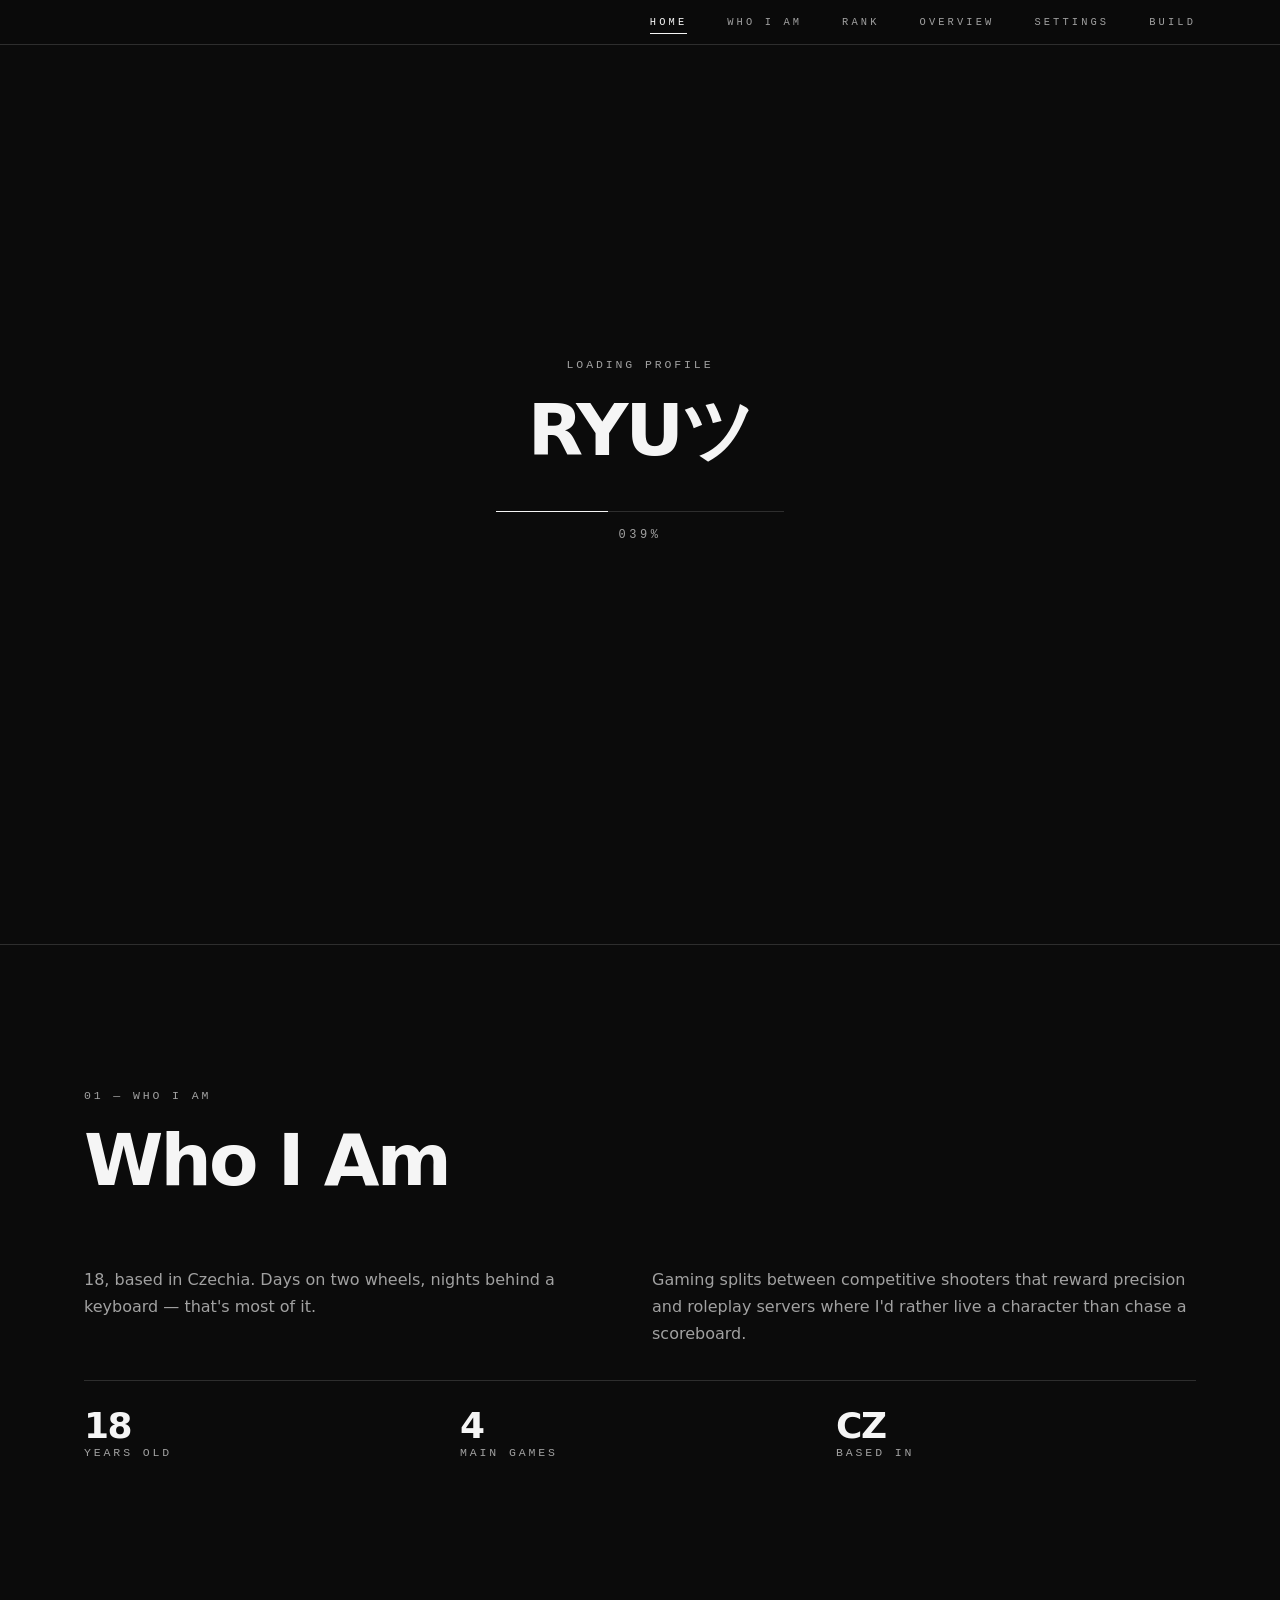
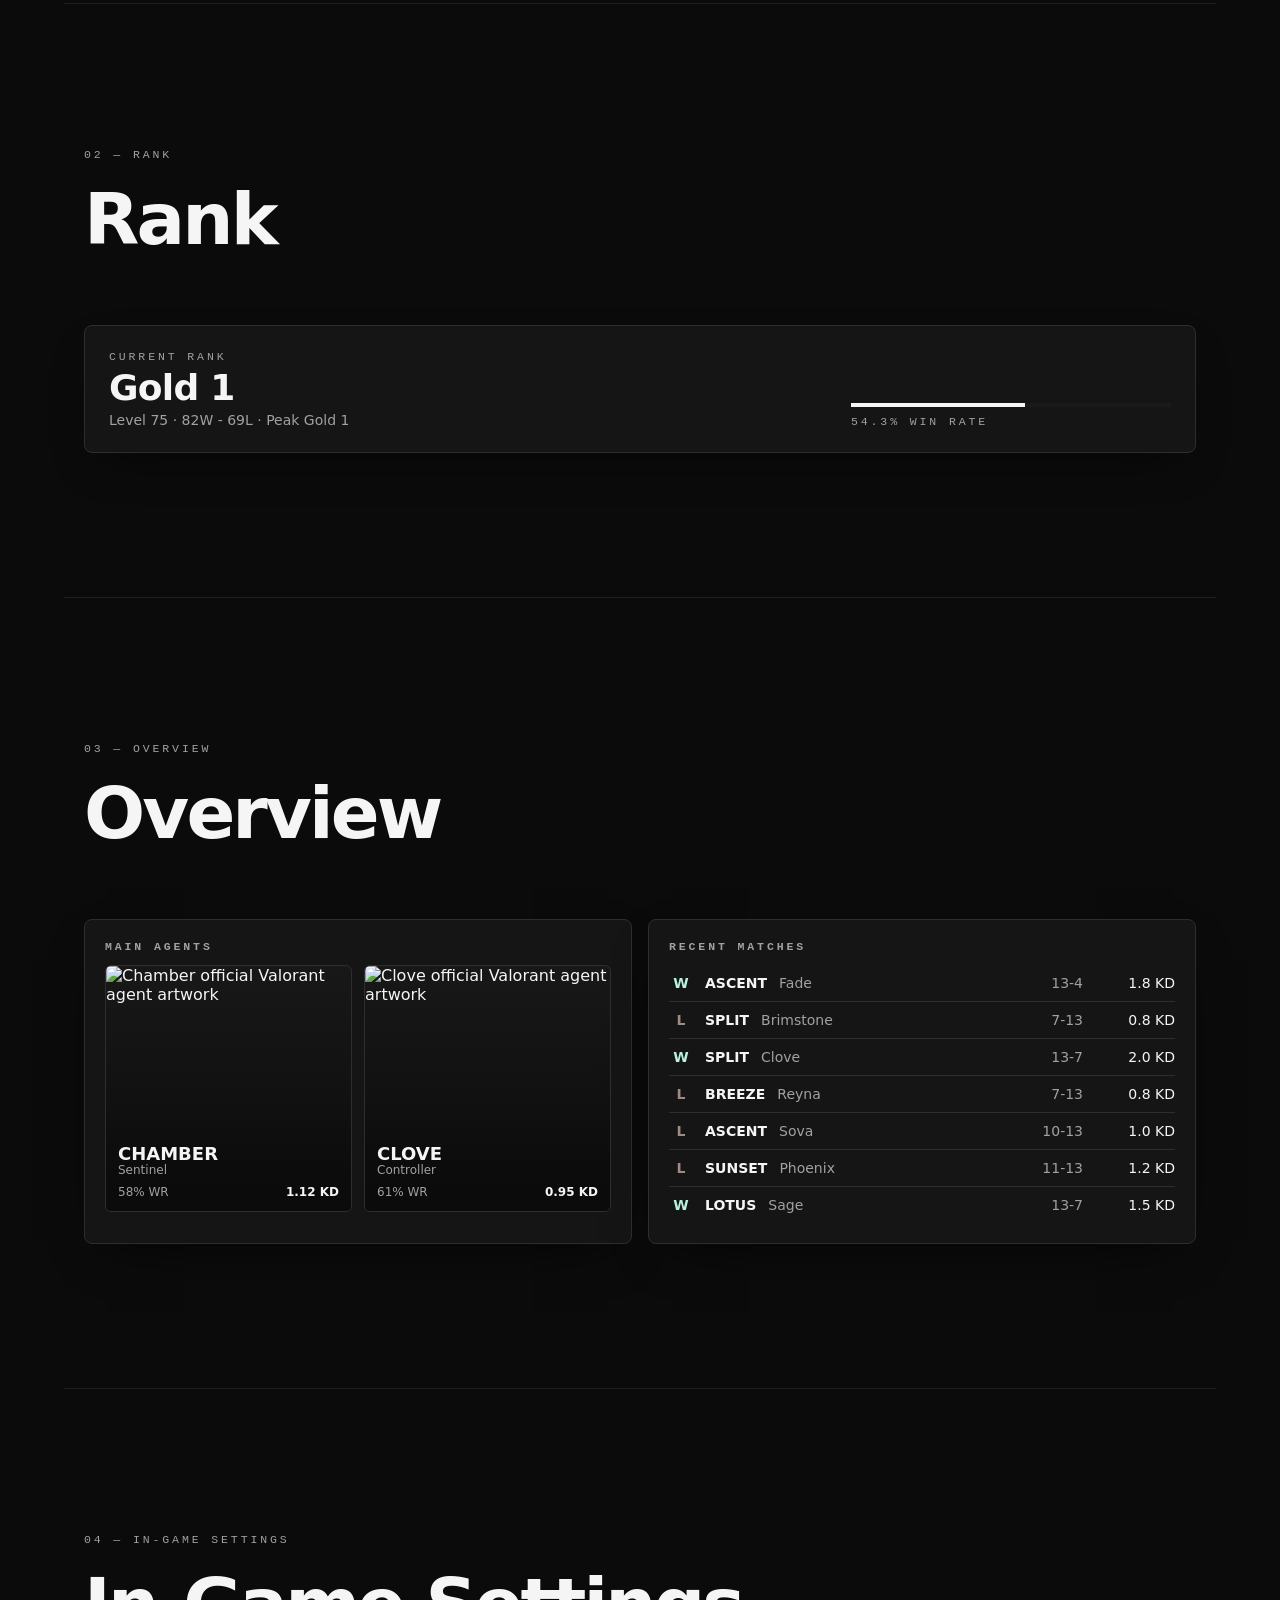
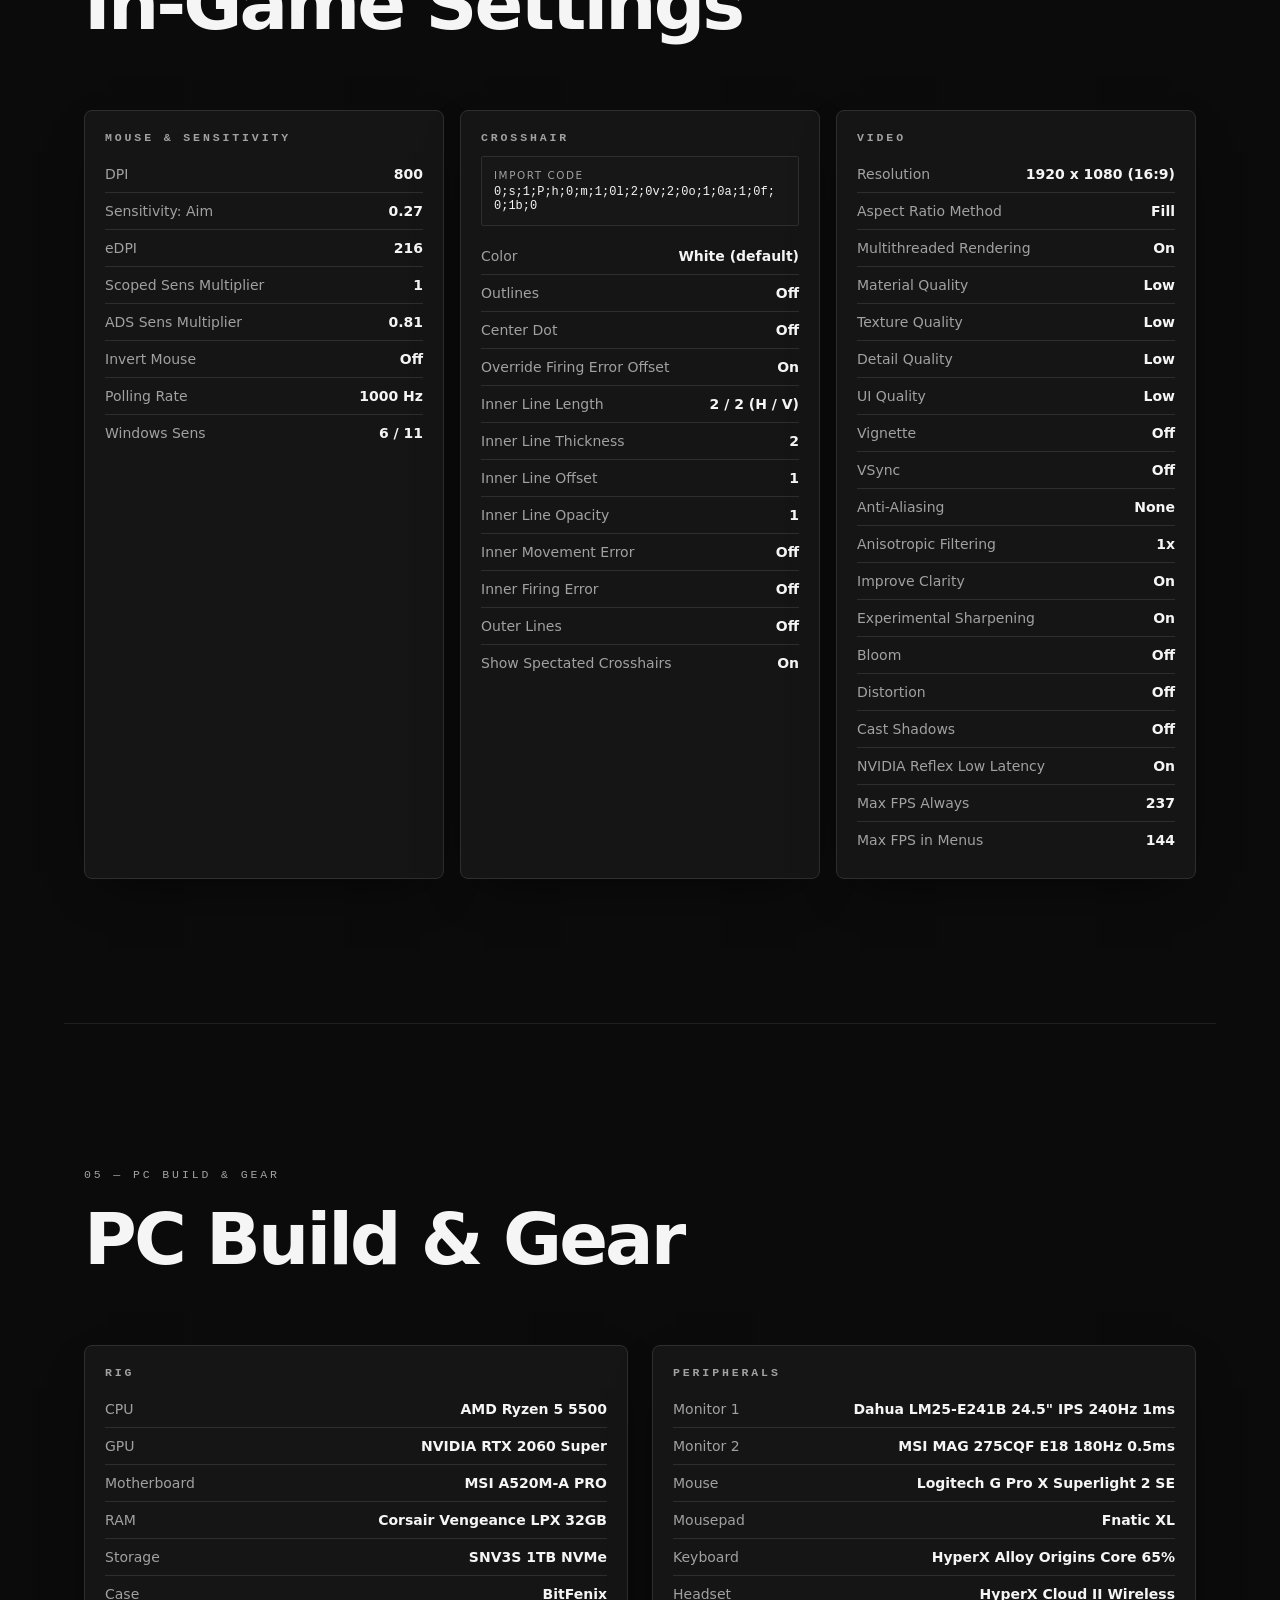
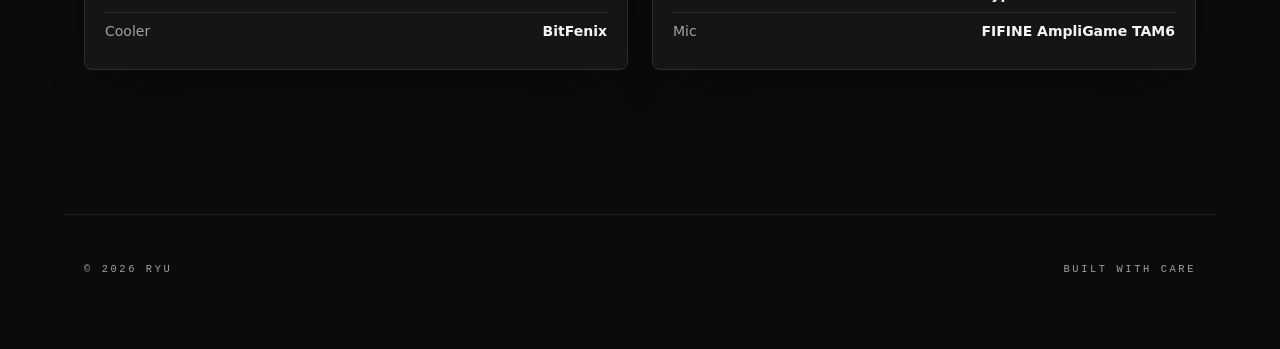
==== commit 111c371d: "Bump cache version to v=4" ====
--- a/index.html
+++ b/index.html
@@ -12,12 +12,12 @@
 <link rel="preconnect" href="https://fonts.googleapis.com" />
 <link rel="preconnect" href="https://fonts.gstatic.com" crossorigin />
 <link rel="stylesheet" href="https://fonts.googleapis.com/css2?family=Space+Grotesk:wght@300;400;500;600;700&family=JetBrains+Mono:wght@400;500&display=swap" />
-<link rel="stylesheet" href="src/styles.css?v=2" />
+<link rel="stylesheet" href="src/styles.css?v=4" />
 </head>
 <body>
 <script>
 (async function () {
-  var res = await fetch("src/page.html?v=2", { cache: "no-cache" });
+  var res = await fetch("src/page.html?v=4", { cache: "no-cache" });
   var html = await res.text();
   var holder = document.createElement("div");
   holder.innerHTML = html;
--- a/src/styles.css
+++ b/src/styles.css
@@ -1,4 +1,4 @@
-/* RYU — Valorant profile (static build for GitHub Pages) */
+/* RYUツ — Valorant profile (static build for GitHub Pages) */
 :root {
   --background: #0b0b0b;
   --foreground: #f5f5f5;
@@ -38,7 +38,7 @@
 
 .wrap { margin: 0 auto; width: 100%; max-width: 72rem; padding: 0 1.25rem; }
 
-/* ---------- Loading screen ---------- */
+/* Loading screen */
 #loader {
   position: fixed; inset: 0; z-index: 50;
   display: flex; flex-direction: column; align-items: center; justify-content: center;
@@ -51,7 +51,7 @@
 .bar > div { height: 100%; width: 0%; background: var(--foreground); }
 #loader p.pct { margin-top: 1rem; font-family: var(--font-mono); font-size: 0.75rem; letter-spacing: 0.3em; color: var(--muted-foreground); }
 
-/* ---------- Section nav ---------- */
+/* Section nav */
 .topnav {
   position: sticky; top: 0; z-index: 50;
   border-bottom: 1px solid var(--border);
@@ -77,49 +77,48 @@
 .topnav a:hover::after, .topnav a.active::after { width: 100%; }
 section[id], header[id] { scroll-margin-top: 5rem; }
 
-/* ---------- Reveal animation ---------- */
+/* Reveal animation */
 .reveal {
   opacity: 0; transform: translateY(2rem); filter: blur(2px);
   transition: opacity 0.7s ease-out, transform 0.7s ease-out, filter 0.7s ease-out;
 }
 .reveal.shown { opacity: 1; transform: none; filter: none; }
 
-/* ---------- Hero ---------- */
-header.hero { border-bottom: 1px solid var(--border); }
+/* Hero */
+header.hero {
+  min-height: 100vh;
+  display: flex; align-items: center;
+  border-bottom: 1px solid var(--border);
+}
 .hero-grid {
-  display: grid; gap: 2.5rem; align-items: center;
-  padding-top: 7rem; padding-bottom: 7rem;
+  display: flex; flex-direction: column; align-items: center; gap: 2rem;
+  text-align: center; padding-top: 6rem; padding-bottom: 6rem;
 }
-@media (min-width: 768px) { .hero-grid { grid-template-columns: 1.2fr 0.8fr; padding-top: 9rem; padding-bottom: 9rem; } }
-.live {
-  display: inline-flex; align-items: center; gap: 0.5rem;
-  border: 1px solid var(--border); background: rgba(26,26,26,0.6);
-  border-radius: 999px; padding: 0.25rem 0.75rem; font-size: 0.75rem; color: var(--muted-foreground);
+@media (min-width: 768px) {
+  .hero-grid {
+    flex-direction: row; align-items: center; gap: 3.5rem;
+    text-align: left; padding-top: 8rem; padding-bottom: 8rem;
+  }
 }
-.pulse { position: relative; display: inline-flex; height: 8px; width: 8px; }
-.pulse span { position: absolute; inset: 0; border-radius: 999px; background: var(--foreground); }
-.pulse span:first-child { animation: ping 1.4s cubic-bezier(0,0,0.2,1) infinite; opacity: 0.75; }
-@keyframes ping { 75%, 100% { transform: scale(2.2); opacity: 0; } }
+.hero-text { flex: 1; }
 .hero h1 { margin-top: 0.5rem; font-size: clamp(3.5rem, 12vw, 6rem); line-height: 0.9; letter-spacing: -0.04em; }
 .tagline { margin-top: 1.25rem; max-width: 28rem; font-size: 1.125rem; color: var(--muted-foreground); }
-.riot { margin-top: 0.75rem; font-family: var(--font-mono); font-size: 0.75rem; text-transform: uppercase; letter-spacing: 0.25em; color: var(--muted-foreground); }
-.btn {
-  display: inline-flex; align-items: center; gap: 0.5rem; margin-top: 1.75rem;
-  border: 1px solid var(--border); background: var(--foreground); color: #0b0b0b;
-  padding: 0.65rem 1.25rem; font-family: var(--font-mono); font-size: 0.75rem;
-  text-transform: uppercase; letter-spacing: 0.2em; transition: transform 0.2s ease;
+.avatar-wrap {
+  width: 10rem; height: 10rem;
+  border-radius: 9999px;
+  border: 1px solid var(--border);
+  overflow: hidden;
+  box-shadow: var(--shadow-panel);
 }
-.btn:hover { transform: translateY(-2px); }
-.avatar-wrap { position: relative; margin: 0 auto; width: 100%; max-width: 20rem; }
+@media (min-width: 768px) { .avatar-wrap { width: 14rem; height: 14rem; } }
 .avatar-wrap img {
-  position: relative; z-index: 10; aspect-ratio: 4/5; width: 100%;
-  border: 1px solid var(--border); object-fit: cover; filter: grayscale(1);
+  width: 100%; height: 100%; object-fit: cover;
+  filter: grayscale(1);
   transition: filter 0.5s ease;
 }
-.avatar-wrap img:hover { filter: grayscale(0); }
-.avatar-wrap .ghost { position: absolute; bottom: -0.75rem; right: -0.75rem; height: 100%; width: 100%; border: 1px solid var(--border); }
+.avatar-wrap:hover img { filter: grayscale(0); }
 
-/* ---------- Sections ---------- */
+/* Sections */
 section.block {
   border-bottom: 1px solid rgba(46,46,46,0.6);
   padding-top: 7rem; padding-bottom: 7rem; scroll-margin-top: 4rem;
